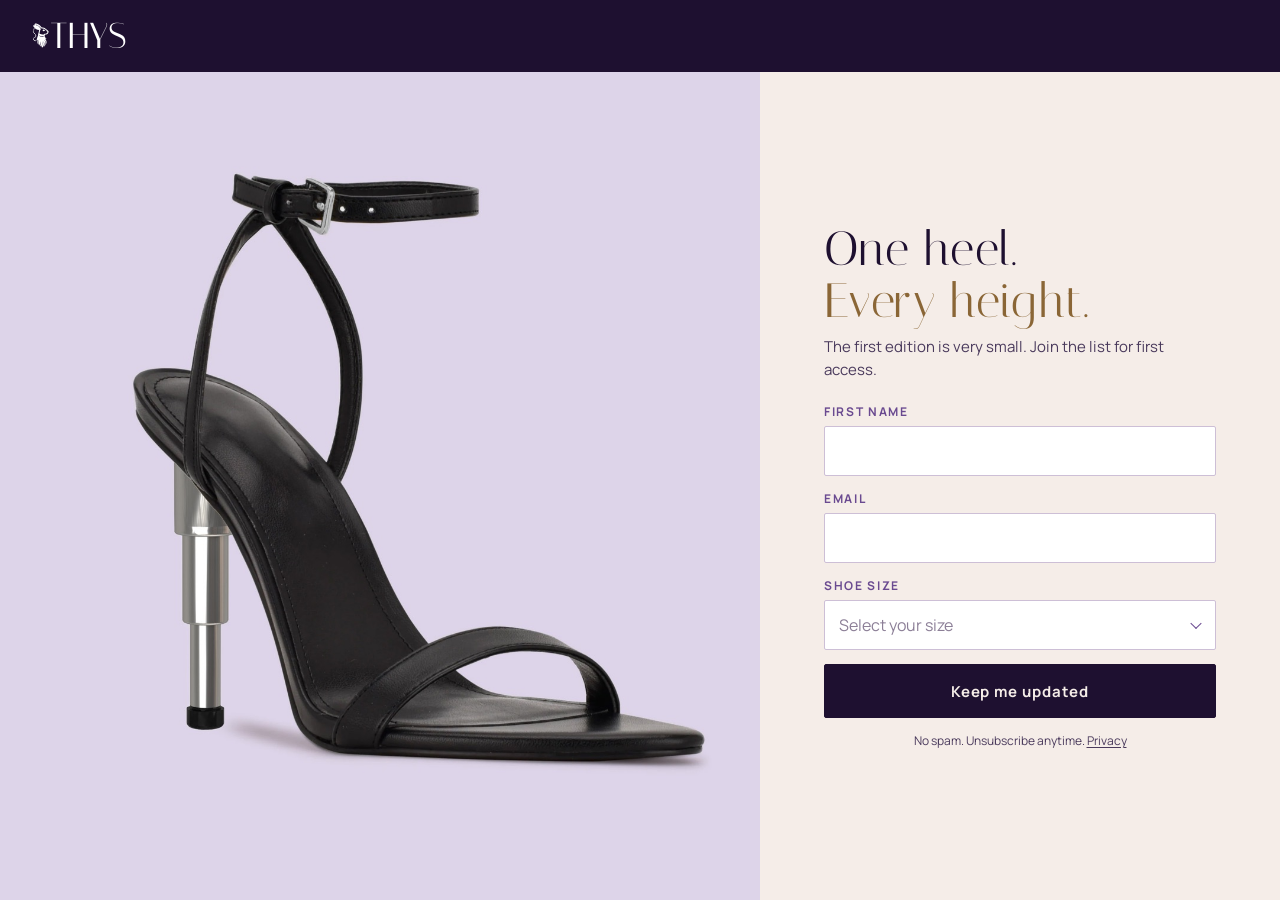
==== list/index.html @ 2ed9aaa9 "Add /list QR signup page with shoe size and source tracking - New standalone page at /list (name, em" ====
<!DOCTYPE html>
<html lang="en">
<head>
  <meta charset="UTF-8" />
  <meta name="viewport" content="width=device-width, initial-scale=1.0, viewport-fit=cover" />
  <title>THYS — Join the list</title>
  <meta name="description" content="One heel. Every height. Join the THYS list for first access at launch." />
  <meta name="robots" content="noindex" />
  <meta name="theme-color" content="#1e1030" />
  <meta property="og:title" content="THYS — One heel. Every height." />
  <meta property="og:description" content="Join the list for first access at launch." />
  <meta property="og:image" content="https://thys.co/images/shoe-heel.jpg" />
  <link rel="icon" href="/favicon.png" sizes="48x48" type="image/png" />
  <link rel="preconnect" href="https://fonts.googleapis.com" />
  <link rel="preconnect" href="https://fonts.gstatic.com" crossorigin />
  <link href="https://fonts.googleapis.com/css2?family=Italiana&family=Manrope:wght@400;500;600;700&display=swap" rel="stylesheet" />
  <link rel="stylesheet" href="/css/list.css" />
</head>
<body class="list-page">

  <header class="list-bar">
    <a href="/" aria-label="THYS home"><img src="/logo-inverted.svg" alt="THYS" width="96" height="44" /></a>
  </header>

  <main class="list-main">
    <figure class="list-media">
      <img src="/images/shoe-heel.jpg" alt="THYS stiletto sandal in black leather with a telescoping steel heel" width="1400" height="1400" />
    </figure>

    <section class="list-panel" aria-labelledby="list-title">
      <div id="list-form-wrap">
        <h1 id="list-title">One heel.<br><span class="gold">Every height.</span></h1>
        <p class="list-sub">The first edition is very small. Join the list for first access.</p>

        <form id="list-form" novalidate>
          <div class="field">
            <label for="list-name">First name</label>
            <input id="list-name" name="name" type="text" autocomplete="given-name" autocapitalize="words" maxlength="60" required />
          </div>
          <div class="field">
            <label for="list-email">Email</label>
            <input id="list-email" name="email" type="email" inputmode="email" autocomplete="email" autocapitalize="off" spellcheck="false" maxlength="120" required />
          </div>
          <div class="field">
            <label for="list-size">Shoe size</label>
            <div class="select-wrap">
              <select id="list-size" name="size" required>
                <option value="" disabled selected>Select your size</option>
                <option value="US 5 / EU 35">US 5 · EU 35</option>
                <option value="US 5.5 / EU 35.5">US 5.5 · EU 35.5</option>
                <option value="US 6 / EU 36">US 6 · EU 36</option>
                <option value="US 6.5 / EU 36.5">US 6.5 · EU 36.5</option>
                <option value="US 7 / EU 37">US 7 · EU 37</option>
                <option value="US 7.5 / EU 37.5">US 7.5 · EU 37.5</option>
                <option value="US 8 / EU 38">US 8 · EU 38</option>
                <option value="US 8.5 / EU 38.5">US 8.5 · EU 38.5</option>
                <option value="US 9 / EU 39">US 9 · EU 39</option>
                <option value="US 9.5 / EU 39.5">US 9.5 · EU 39.5</option>
                <option value="US 10 / EU 40">US 10 · EU 40</option>
                <option value="US 10.5 / EU 40.5">US 10.5 · EU 40.5</option>
                <option value="US 11 / EU 41">US 11 · EU 41</option>
                <option value="Other / not sure">Other / not sure</option>
              </select>
            </div>
          </div>

          <p class="form-error" id="list-error" role="alert" hidden></p>

          <button type="submit" id="list-submit" class="list-btn">Keep me updated</button>
          <p class="fine">No spam. Unsubscribe anytime. <a href="/privacy.html">Privacy</a></p>
        </form>
      </div>

      <div id="list-success" class="list-success" hidden tabindex="-1">
        <h1>You’re on the list<span id="success-name"></span>.</h1>
        <p class="list-sub">The first edition is small, so we’ll reach out by size. Watch your inbox.</p>
        <a class="list-btn list-btn-ghost" href="https://www.instagram.com/thisisthys/" target="_blank" rel="noopener">Follow @thisisthys</a>
      </div>
    </section>
  </main>

  <script src="/js/list.js" defer></script>
</body>
</html>
---- css/list.css ----
/* ============================================================
   LIST  ·  QR-code signup page (/list)
   ============================================================ */

:root {
  --font-default: 'Manrope', sans-serif;
  --font-heading: 'Italiana', serif;
  --plum:       #1e1030;
  --lilac-mid:  #6a4a90;
  --lilac:      #ddd4e8;
  --gold:       #c8a06e;
  --gold-ink:   #8a6636;
  --ivory:      #f5ede8;
  --muted:      #4a3a5c;
  --border:     #cdbfd6;
  --error:      #a8323e;
}

*, *::before, *::after { box-sizing: border-box; }

html, body { margin: 0; }

body.list-page {
  min-height: 100vh;
  min-height: 100dvh;
  display: flex;
  flex-direction: column;
  font-family: var(--font-default);
  background: var(--ivory);
  color: var(--plum);
  -webkit-font-smoothing: antialiased;
}

.list-page img { display: block; max-width: 100%; }
.list-page a { color: inherit; }

/* ── Top bar ── */
.list-bar {
  background: var(--plum);
  display: flex;
  justify-content: center;
  padding: 14px 16px;
  padding-top: max(14px, env(safe-area-inset-top));
}
.list-bar img { width: 96px; height: auto; }

/* ── Layout ── */
.list-main {
  flex: 1;
  display: flex;
  flex-direction: column;
}

.list-media {
  margin: 0;
  background: #ddd4ec;
  height: 30vh;
  height: 30dvh;
  min-height: 190px;
  max-height: 320px;
  overflow: hidden;
}
.list-media img {
  width: 100%;
  height: 100%;
  object-fit: cover;
  object-position: 50% 62%;
}

.list-panel {
  width: 100%;
  max-width: 460px;
  margin: 0 auto;
  padding: 24px 20px 32px;
  padding-bottom: max(32px, env(safe-area-inset-bottom));
}

/* ── Type ── */
.list-panel h1 {
  font-family: var(--font-heading);
  font-weight: 400;
  font-size: 34px;
  line-height: 1.08;
  margin: 0 0 8px;
  letter-spacing: 0.01em;
}
.gold { color: var(--gold-ink); }

.list-sub {
  margin: 0 0 22px;
  font-size: 15px;
  line-height: 1.55;
  color: var(--muted);
}

/* ── Form ── */
.field { margin-bottom: 14px; }
.field label {
  display: block;
  margin-bottom: 6px;
  font-size: 12px;
  font-weight: 700;
  letter-spacing: 0.14em;
  text-transform: uppercase;
  color: var(--lilac-mid);
}
.field input,
.field select {
  width: 100%;
  height: 50px;
  padding: 0 14px;
  border: 1px solid var(--border);
  border-radius: 2px;
  background: #fff;
  color: var(--plum);
  font-family: var(--font-default);
  font-size: 16px; /* 16px stops iOS zooming into the field */
  transition: border-color 0.2s ease, box-shadow 0.2s ease;
}
.field input:focus,
.field select:focus {
  outline: none;
  border-color: var(--lilac-mid);
  box-shadow: 0 0 0 3px rgba(106, 74, 144, 0.22);
}
.field input[aria-invalid="true"],
.field select[aria-invalid="true"] { border-color: var(--error); }

.select-wrap { position: relative; }
.select-wrap select {
  appearance: none;
  -webkit-appearance: none;
  padding-right: 40px;
}
.select-wrap select:invalid { color: #8c7f97; }
.select-wrap::after {
  content: '';
  position: absolute;
  right: 16px;
  top: 50%;
  width: 8px;
  height: 8px;
  border-right: 1.5px solid var(--lilac-mid);
  border-bottom: 1.5px solid var(--lilac-mid);
  transform: translateY(-70%) rotate(45deg);
  pointer-events: none;
}

.form-error {
  margin: 4px 0 10px;
  font-size: 14px;
  color: var(--error);
}

/* ── Buttons ── */
.list-btn {
  display: flex;
  align-items: center;
  justify-content: center;
  width: 100%;
  min-height: 54px;
  margin-top: 8px;
  padding: 14px 24px;
  border: 1px solid var(--plum);
  border-radius: 2px;
  background: var(--plum);
  color: var(--ivory);
  font-family: var(--font-default);
  font-size: 15px;
  font-weight: 700;
  letter-spacing: 0.06em;
  text-decoration: none;
  cursor: pointer;
  transition: background-color 0.2s ease, color 0.2s ease;
}
.list-btn:hover { background: #2d1a46; }
.list-btn:focus-visible { outline: 2px solid var(--gold); outline-offset: 3px; }
.list-btn[disabled] { opacity: 0.7; cursor: progress; }

.list-btn-ghost {
  background: transparent;
  color: var(--plum);
}
.list-btn-ghost:hover { background: var(--plum); color: var(--ivory); }

.fine {
  margin: 14px 0 0;
  font-size: 12px;
  color: var(--muted);
  text-align: center;
}
.fine a { text-underline-offset: 2px; }

.list-success { outline: none; padding-top: 8px; }
.list-success h1 { margin-bottom: 12px; }

/* ── Desktop: image left, form right ── */
@media (min-width: 900px) {
  .list-main { flex-direction: row; }
  .list-media {
    flex: 1 1 55%;
    height: auto;
    max-height: none;
  }
  .list-media img { object-position: 50% 50%; }
  .list-panel {
    flex: 1 1 45%;
    max-width: 520px;
    align-self: center;
    padding: 48px 64px;
  }
  .list-panel h1 { font-size: 48px; }
  .list-bar { justify-content: flex-start; padding-inline: 32px; }
}
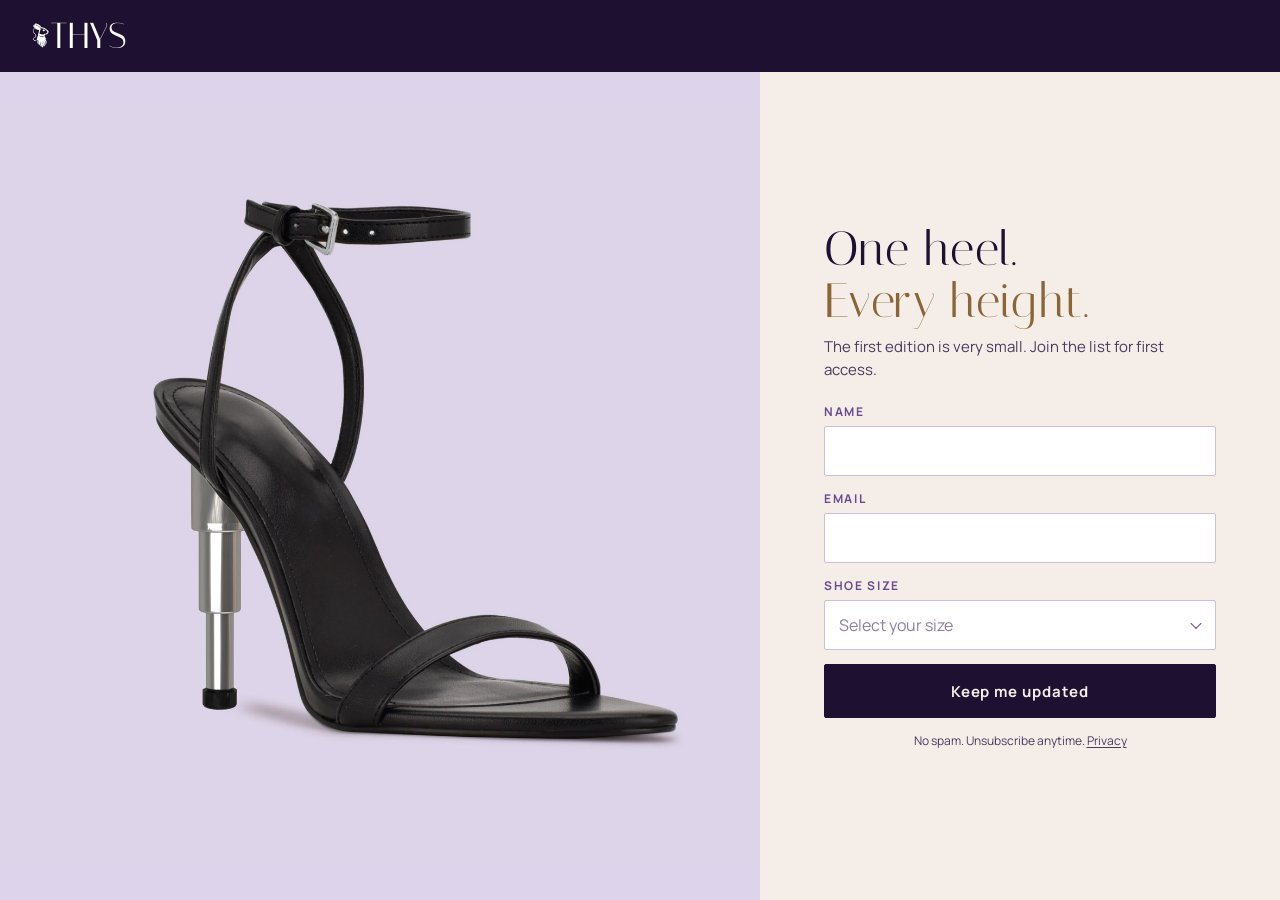
==== commit cbb86aae: "Use a single Name field on /list instead of First name Thank-you screen still greets by first name. " ====
--- a/list/index.html
+++ b/list/index.html
@@ -34,8 +34,8 @@
 
         <form id="list-form" novalidate>
           <div class="field">
-            <label for="list-name">First name</label>
-            <input id="list-name" name="name" type="text" autocomplete="given-name" autocapitalize="words" maxlength="60" required />
+            <label for="list-name">Name</label>
+            <input id="list-name" name="name" type="text" autocomplete="name" autocapitalize="words" maxlength="80" required />
           </div>
           <div class="field">
             <label for="list-email">Email</label>
--- a/css/list.css
+++ b/css/list.css
@@ -196,13 +196,21 @@
 
 /* ── Desktop: image left, form right ── */
 @media (min-width: 900px) {
-  .list-main { flex-direction: row; }
+  .list-main { flex-direction: row; min-height: 0; }
   .list-media {
+    position: relative;
     flex: 1 1 55%;
     height: auto;
+    min-height: 0;
     max-height: none;
   }
-  .list-media img { object-position: 50% 50%; }
+  /* Fill the column without the square photo forcing the page taller than the window */
+  .list-media img {
+    position: absolute;
+    inset: 0;
+    object-fit: contain;
+    object-position: 50% 50%;
+  }
   .list-panel {
     flex: 1 1 45%;
     max-width: 520px;
